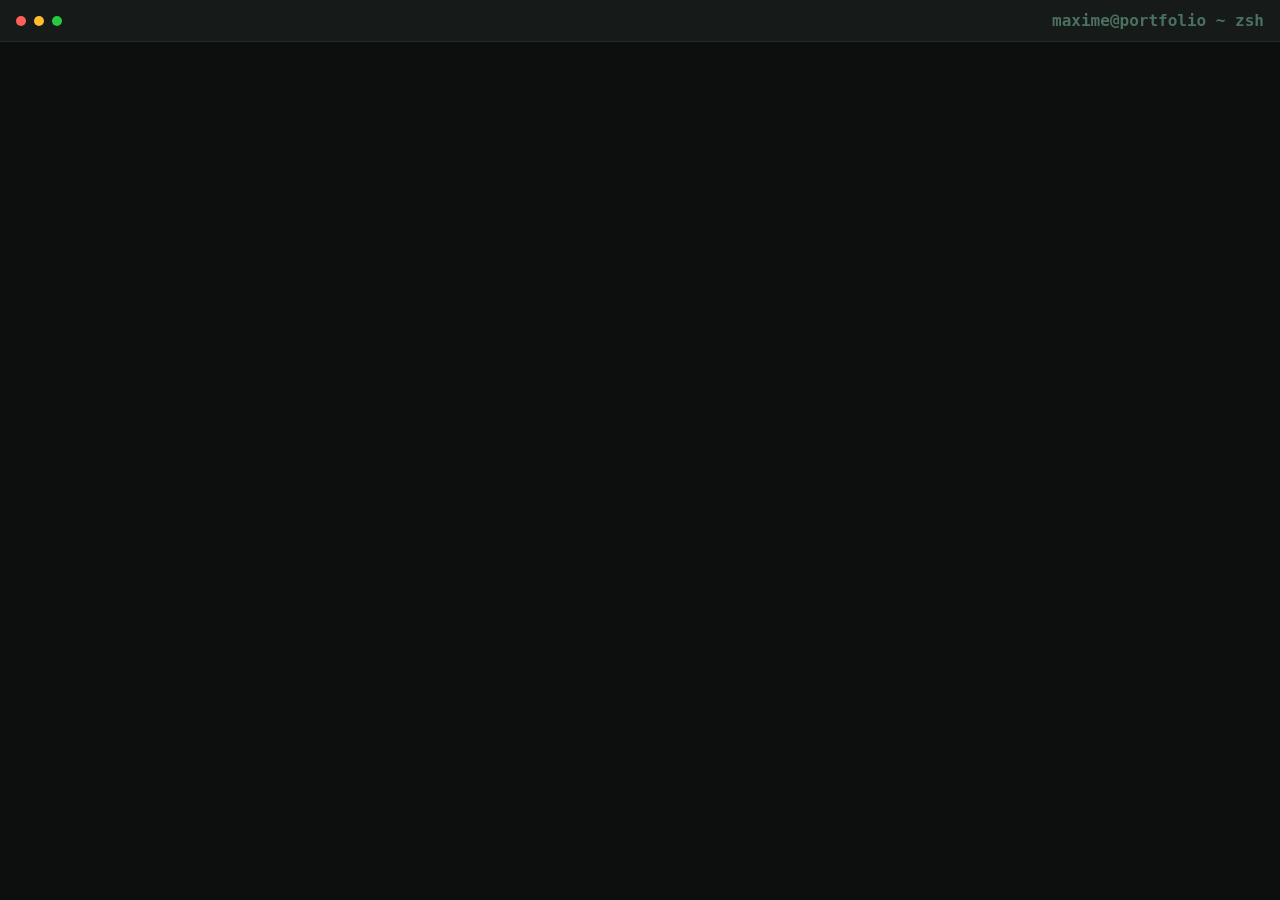
==== portfolio/front-end/index.html @ 0895ef02 "Add header section" ====
<!doctype html>
<html lang="en">
  <head>
    <meta charset="UTF-8" />
    <meta name="viewport" content="width=device-width, initial-scale=1.0" />
    <title>Maxime Lalande - Portfolio</title>
    <link rel="stylesheet" href="./style/style.css" />
  </head>
  <body>
    <header>
      <div class="dots">
        <span class="dot r"></span>
        <span class="dot g"></span>
        <span class="dot b"></span>
      </div>
      <h1>maxime@portfolio ~ zsh</h1>
    </header>
  </body>
  <script src="./script/main.js"></script>
</html>
---- portfolio/front-end/style/style.css ----
* {
  box-sizing: border-box;
  padding: 0;
  margin: 0;
}

body {
  width: 100vw;
  height: 100vh;
  font-family: "JetBrains Mono", monospace;
  color: #c8fae0;
  background-color: #0d0f0e;
}

header {
  display: flex;
  align-items: center;
  justify-content: space-between;
  padding: 0.7rem 1rem;
  background-color: #161a18;
  border-bottom: 1px solid #1e2e26;
}

.dots {
  display: flex;
  align-items: center;
  gap: 0.5rem;
}

.dot {
  width: 10px;
  height: 10px;
  border-radius: 50%;
}

.dot.r {
  background: #ff5f57;
}

.dot.g {
  background-color: #febc2e;
}

.dot.b {
  background-color: #28c840;
}

h1 {
  text-align: center;
  font-size: 1rem;
  color: #4a7060;
}
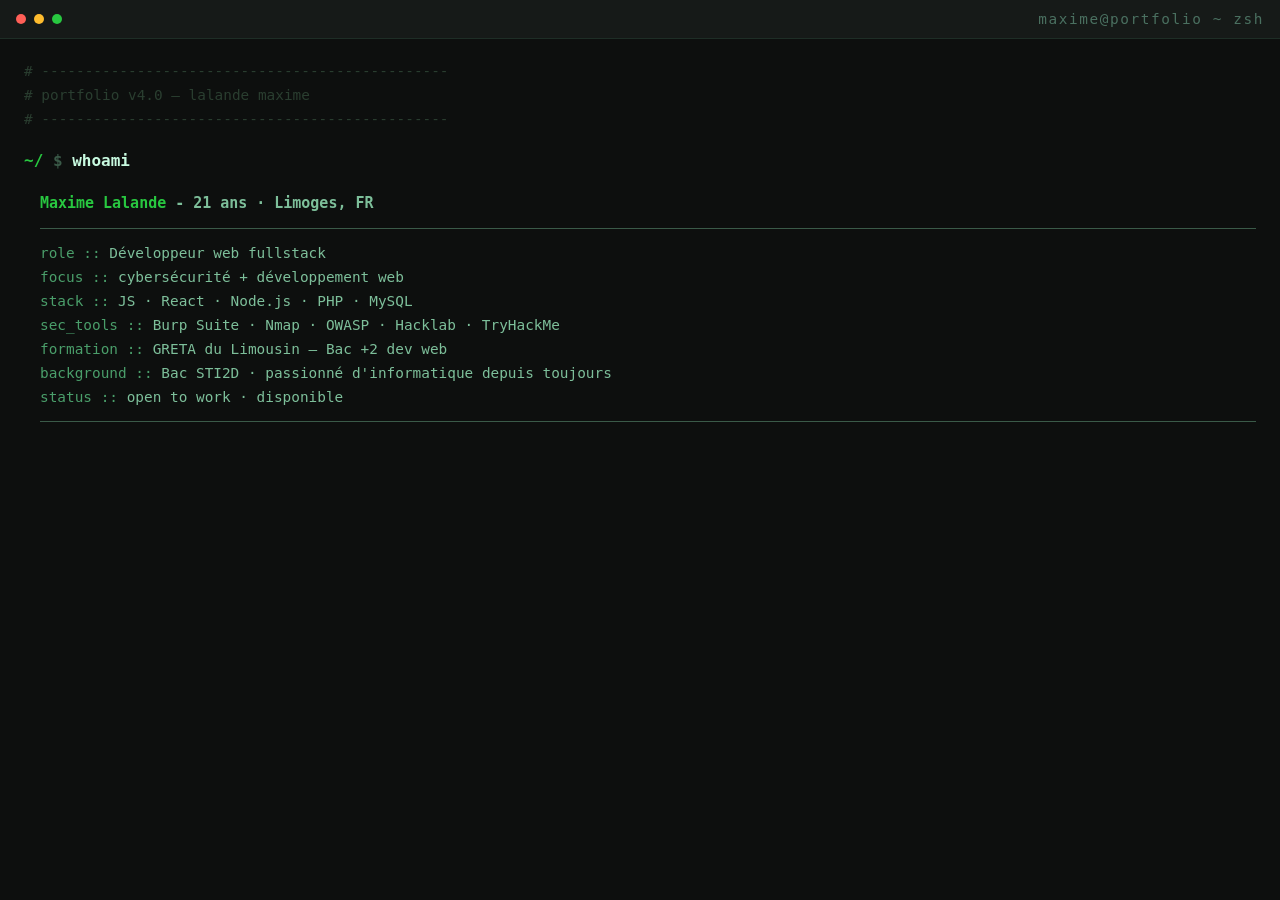
==== commit f28f1bc6: "Add whoami section" ====
--- a/portfolio/front-end/index.html
+++ b/portfolio/front-end/index.html
@@ -15,6 +15,31 @@
       </div>
       <h1>maxime@portfolio ~ zsh</h1>
     </header>
+    <main>
+      <div class="main-container">
+        <div class="comments">
+          <div class="comment">
+            # -----------------------------------------------
+          </div>
+          <div class="comment"># portfolio v4.0 — lalande maxime</div>
+          <div class="comment">
+            # -----------------------------------------------
+          </div>
+        </div>
+
+        <section class="whoami">
+          <h2>
+            <span>~/</span>
+            <span>$</span>
+            <span>whoami</span>
+          </h2>
+          <div class="container-whoami">
+            <h3><span>Maxime Lalande</span> - 21 ans · Limoges, FR</h3>
+            <div id="lists"></div>
+          </div>
+        </section>
+      </div>
+    </main>
   </body>
   <script src="./script/main.js"></script>
 </html>
--- a/portfolio/front-end/style/style.css
+++ b/portfolio/front-end/style/style.css
@@ -8,6 +8,7 @@
   width: 100vw;
   height: 100vh;
   font-family: "JetBrains Mono", monospace;
+  font-size: 0.8rem;
   color: #c8fae0;
   background-color: #0d0f0e;
 }
@@ -47,6 +48,69 @@
 
 h1 {
   text-align: center;
-  font-size: 1rem;
+  font-size: 0.9rem;
+  letter-spacing: 0.1rem;
+  font-weight: 300;
   color: #4a7060;
 }
+
+.main-container {
+  padding: 1.5rem;
+}
+
+.comments {
+  display: flex;
+  flex-direction: column;
+  gap: 0.5rem;
+}
+
+.comment {
+  font-size: 0.9rem;
+  color: #2a3e30;
+}
+
+h2 {
+  font-size: 1rem;
+  margin: 1.5rem 0;
+}
+
+h2 span:nth-child(1) {
+  color: #28c840;
+}
+
+h2 span:nth-child(2) {
+  color: #3a5a48;
+}
+
+h3 {
+  color: #7dbf9a;
+  padding-bottom: 1rem;
+}
+
+h3 span {
+  color: #28c840;
+}
+
+.container-whoami {
+  padding-left: 1rem;
+}
+
+#lists {
+  border-top: 1px solid #3a5a48;
+  border-bottom: 1px solid #3a5a48;
+  padding: 1rem 0;
+}
+
+.list:first-child {
+  margin: 0;
+}
+
+.list {
+  font-size: 0.9rem;
+  color: #7dbf9a;
+  margin-top: 0.5rem;
+}
+
+.list .key {
+  color: #4a9e6a;
+}
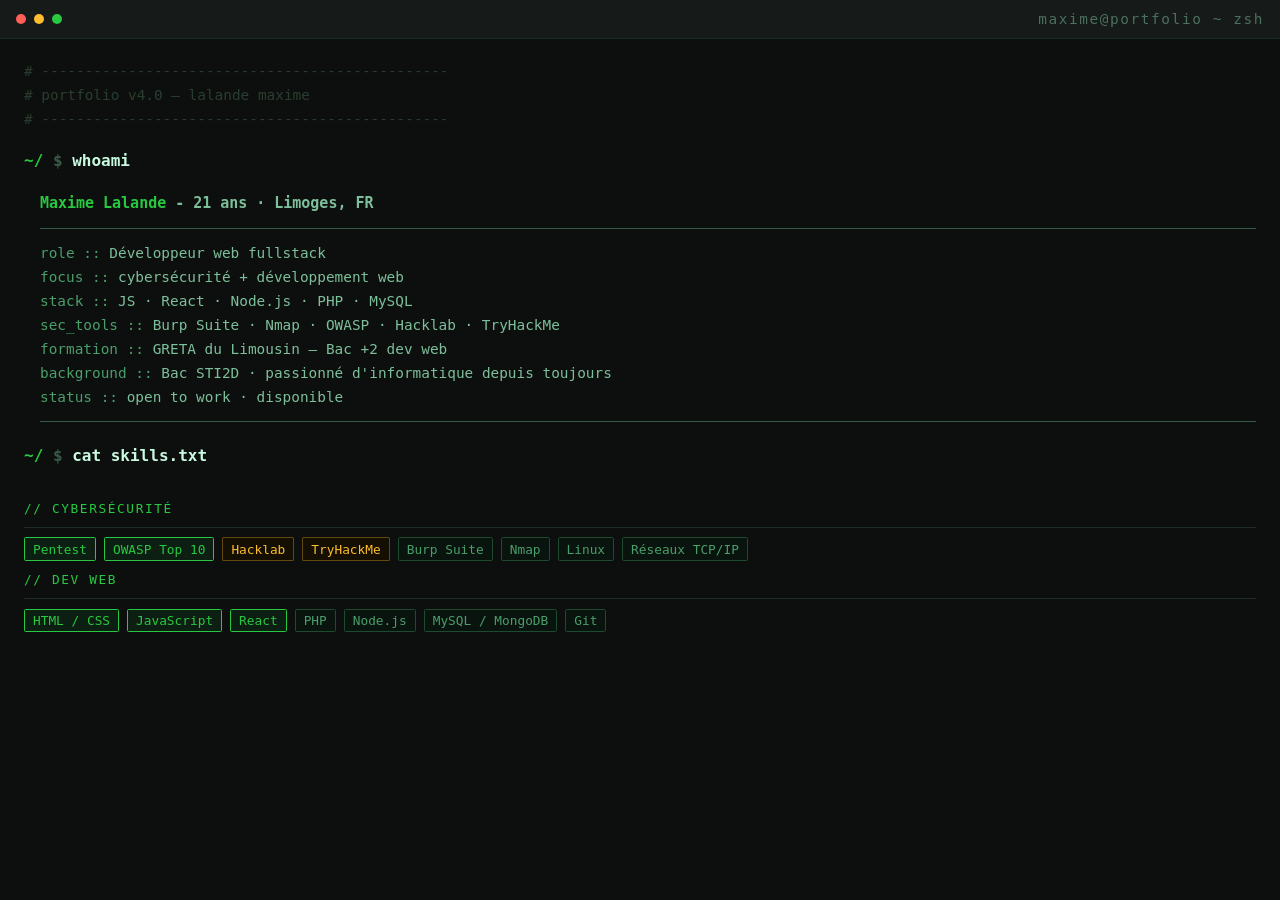
==== commit cc7b2dd5: "Add skills section" ====
--- a/portfolio/front-end/index.html
+++ b/portfolio/front-end/index.html
@@ -38,6 +38,17 @@
             <div id="lists"></div>
           </div>
         </section>
+        <section class="skills">
+          <h2>
+            <span>~/</span>
+            <span>$</span>
+            <span>cat skills.txt</span>
+          </h2>
+          <h3 class="title-skill">// Cybersécurité</h3>
+          <div class="container-cards cybersec"></div>
+          <h3 class="title-skill">// Dev Web</h3>
+          <div class="container-cards devweb"></div>
+        </section>
       </div>
     </main>
   </body>
--- a/portfolio/front-end/style/style.css
+++ b/portfolio/front-end/style/style.css
@@ -114,3 +114,69 @@
 .list .key {
   color: #4a9e6a;
 }
+
+.title-skill {
+  font-size: 0.8rem;
+  font-weight: 200;
+  padding: 0.7rem 0;
+  text-transform: uppercase;
+  color: #28c840;
+  letter-spacing: 0.1rem;
+}
+
+.container-cards {
+  display: flex;
+  gap: 0.5rem;
+  border-top: 1px solid #1e2e26;
+  padding-top: 0.6rem;
+}
+
+.card {
+  color: #4a9e6a;
+  background: #0a140e;
+  border: 1px solid #1e4a30;
+  padding: 0.2rem 0.5rem;
+  border-radius: 0.1rem;
+}
+
+.cybersec .card:nth-child(1) {
+  border: 1px solid;
+  color: #28c840;
+  background-color: #0d1f12;
+}
+
+.cybersec .card:nth-child(2) {
+  border: 1px solid;
+  color: #28c840;
+  background-color: #0d1f12;
+}
+
+.cybersec .card:nth-child(3) {
+  border: 1px solid #febc2e55;
+  color: #febc2e;
+  background-color: #140f00;
+}
+
+.cybersec .card:nth-child(4) {
+  border: 1px solid #febc2e55;
+  color: #febc2e;
+  background-color: #140f00;
+}
+
+.devweb .card:nth-child(1) {
+  border: 1px solid;
+  color: #28c840;
+  background-color: #0d1f12;
+}
+
+.devweb .card:nth-child(2) {
+  border: 1px solid;
+  color: #28c840;
+  background-color: #0d1f12;
+}
+
+.devweb .card:nth-child(3) {
+  border: 1px solid;
+  color: #28c840;
+  background-color: #0d1f12;
+}
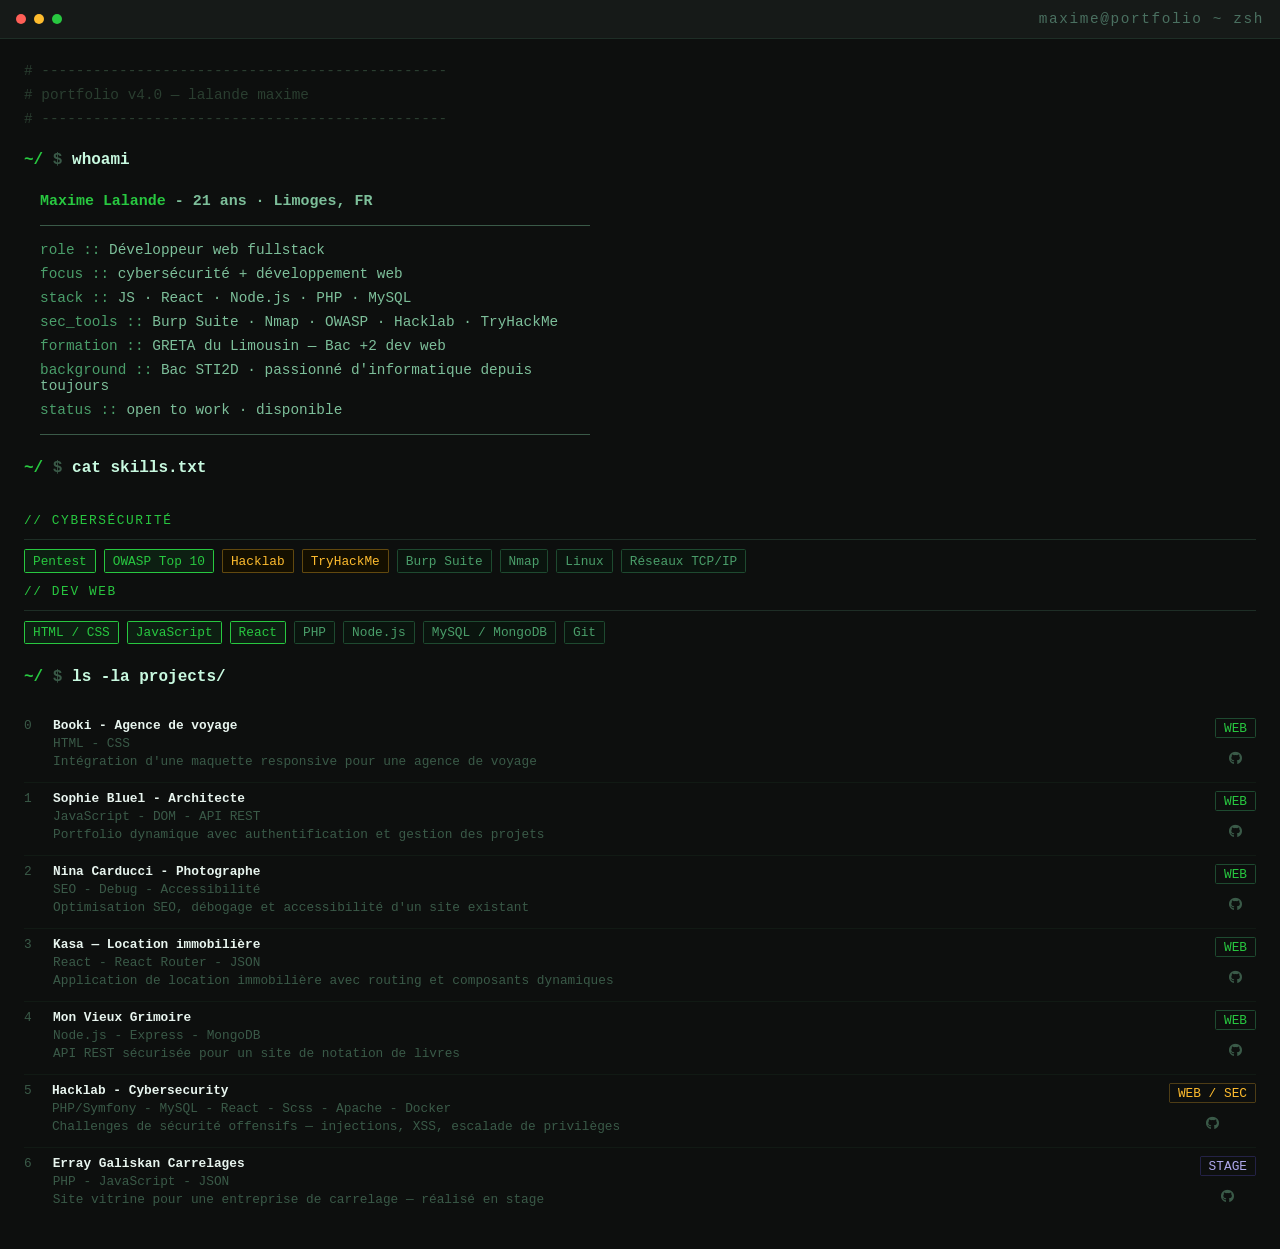
==== commit 606dab7f: "Add projects section" ====
--- a/portfolio/front-end/index.html
+++ b/portfolio/front-end/index.html
@@ -5,6 +5,10 @@
     <meta name="viewport" content="width=device-width, initial-scale=1.0" />
     <title>Maxime Lalande - Portfolio</title>
     <link rel="stylesheet" href="./style/style.css" />
+    <link
+      rel="stylesheet"
+      href="https://cdnjs.cloudflare.com/ajax/libs/font-awesome/6.7.2/css/all.min.css"
+    />
   </head>
   <body>
     <header>
@@ -49,6 +53,14 @@
           <h3 class="title-skill">// Dev Web</h3>
           <div class="container-cards devweb"></div>
         </section>
+        <section class="projects">
+          <h2>
+            <span>~/</span>
+            <span>$</span>
+            <span>ls -la projects/</span>
+          </h2>
+          <div class="container-vignette"></div>
+        </section>
       </div>
     </main>
   </body>
--- a/portfolio/front-end/style/style.css
+++ b/portfolio/front-end/style/style.css
@@ -99,6 +99,7 @@
   border-top: 1px solid #3a5a48;
   border-bottom: 1px solid #3a5a48;
   padding: 1rem 0;
+  max-width: 550px;
 }
 
 .list:first-child {
@@ -180,3 +181,65 @@
   color: #28c840;
   background-color: #0d1f12;
 }
+
+.vignette {
+  display: grid;
+  grid-template-columns: 0.1fr 4fr 0fr;
+  border-bottom: 1px solid #111a14;
+  padding: 0.5rem 0;
+}
+
+.vignette:last-child {
+  border: 0;
+}
+
+.vignette span {
+  color: #3a5a48;
+}
+
+.content {
+  display: flex;
+  flex-direction: column;
+  gap: 0.2rem;
+}
+
+h4 {
+  color: #e8f5ef;
+}
+
+.content div {
+  color: #3a5a48;
+}
+
+.info {
+  display: flex;
+  flex-direction: column;
+  gap: 0.3rem;
+}
+
+.info div {
+  color: #28c840;
+  border: 1px solid #1e4a30;
+  padding: 0.1rem 0.5rem;
+  text-transform: uppercase;
+  border-radius: 0.1rem;
+  text-wrap: nowrap;
+}
+
+.vignette:nth-child(6) .info div {
+  border-color: #febc2e44;
+  color: #febc2e;
+}
+
+.vignette:last-child .info div {
+  border-color: #534ab755;
+  color: #afa9ec;
+}
+
+.info button {
+  border: 0;
+  padding: 0.5rem;
+  color: #3a5a48;
+  background-color: transparent;
+  cursor: pointer;
+}
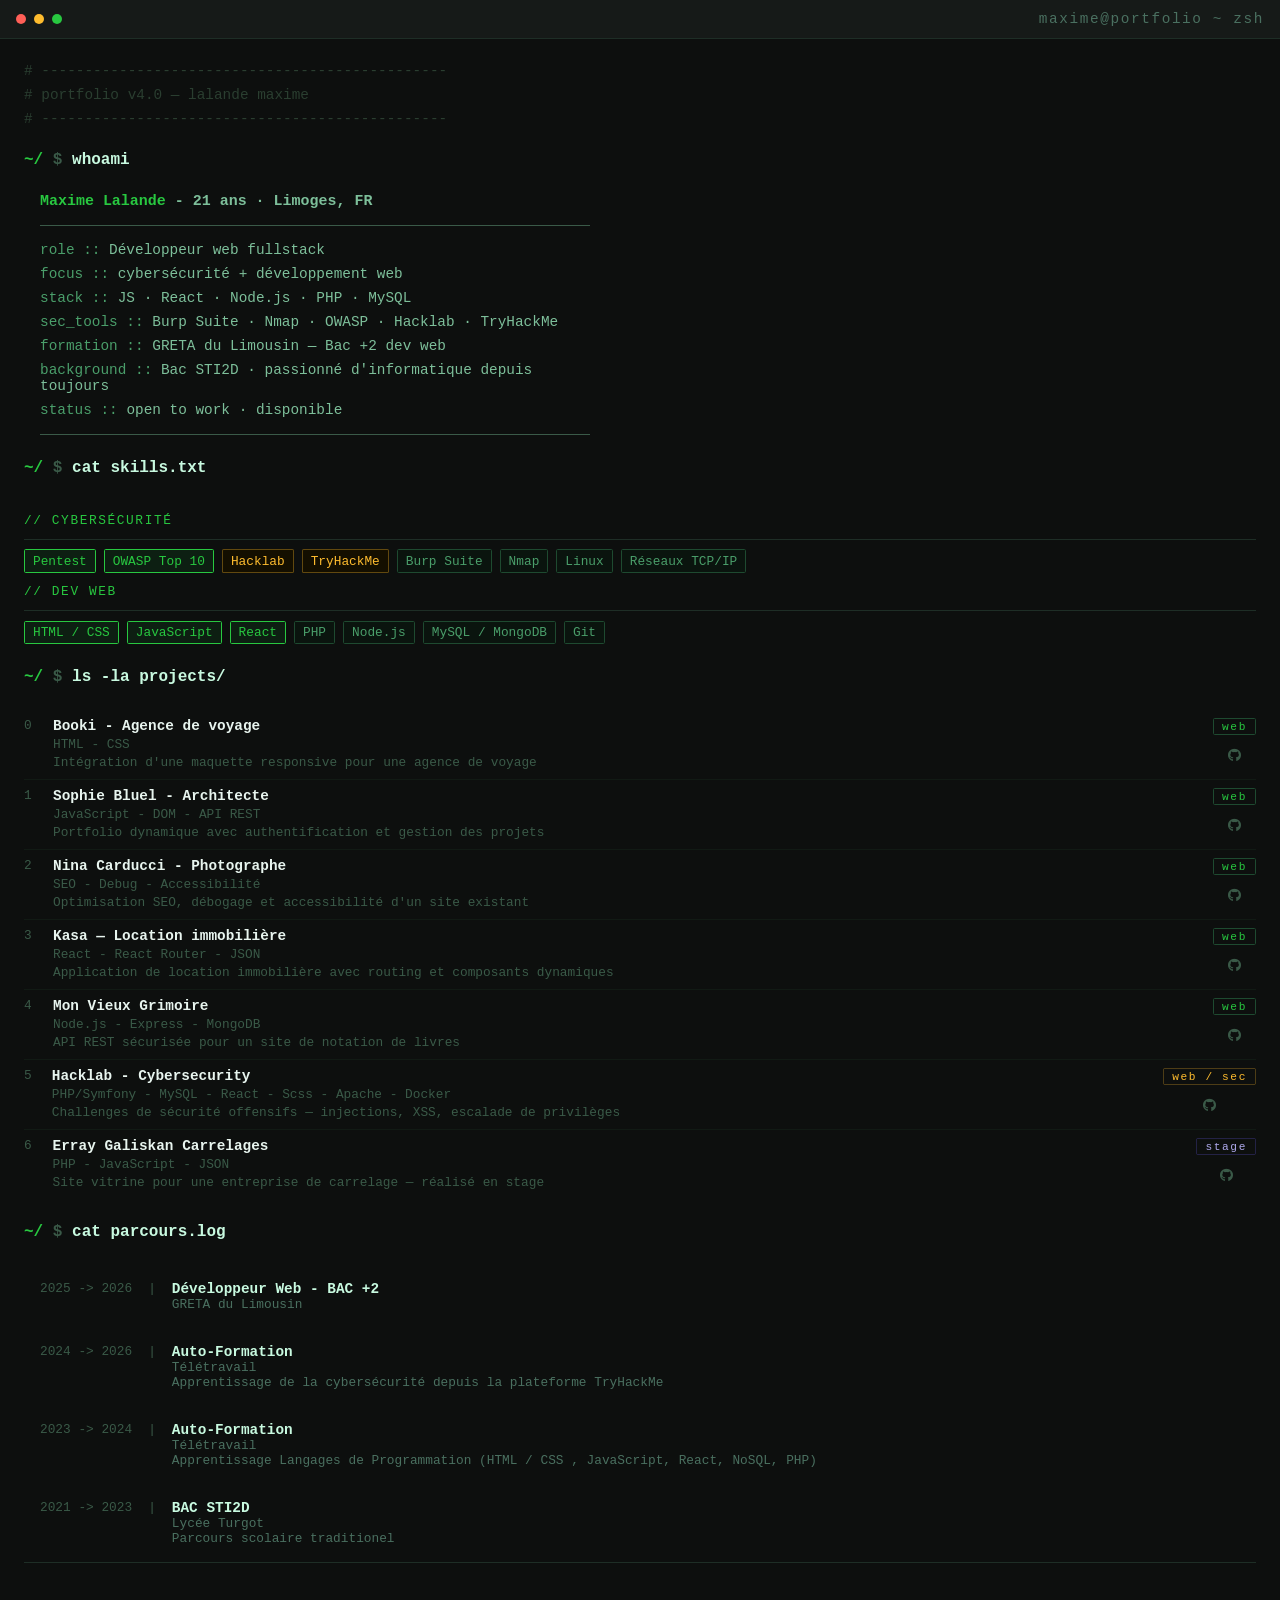
==== commit d3d3f97c: "Add parcours section" ====
--- a/portfolio/front-end/index.html
+++ b/portfolio/front-end/index.html
@@ -61,6 +61,14 @@
           </h2>
           <div class="container-vignette"></div>
         </section>
+        <section class="parcours">
+          <h2>
+            <span>~/</span>
+            <span>$</span>
+            <span>cat parcours.log</span>
+          </h2>
+          <div class="container-parcours"></div>
+        </section>
       </div>
     </main>
   </body>
--- a/portfolio/front-end/style/style.css
+++ b/portfolio/front-end/style/style.css
@@ -204,6 +204,7 @@
 }
 
 h4 {
+  font-size: 0.9rem;
   color: #e8f5ef;
 }
 
@@ -218,10 +219,11 @@
 }
 
 .info div {
+  font-size: 0.7rem;
+  letter-spacing: 0.1rem;
   color: #28c840;
   border: 1px solid #1e4a30;
   padding: 0.1rem 0.5rem;
-  text-transform: uppercase;
   border-radius: 0.1rem;
   text-wrap: nowrap;
 }
@@ -243,3 +245,21 @@
   background-color: transparent;
   cursor: pointer;
 }
+
+.container-parcours {
+  border-bottom: 1px solid #1e2e26;
+}
+.parcour {
+  display: flex;
+  gap: 1rem;
+  padding: 1rem;
+  color: #3a5a48;
+}
+
+.parcour h4 {
+  color: #c8fae0;
+}
+
+.parcour .desc {
+  color: #4a7060;
+}
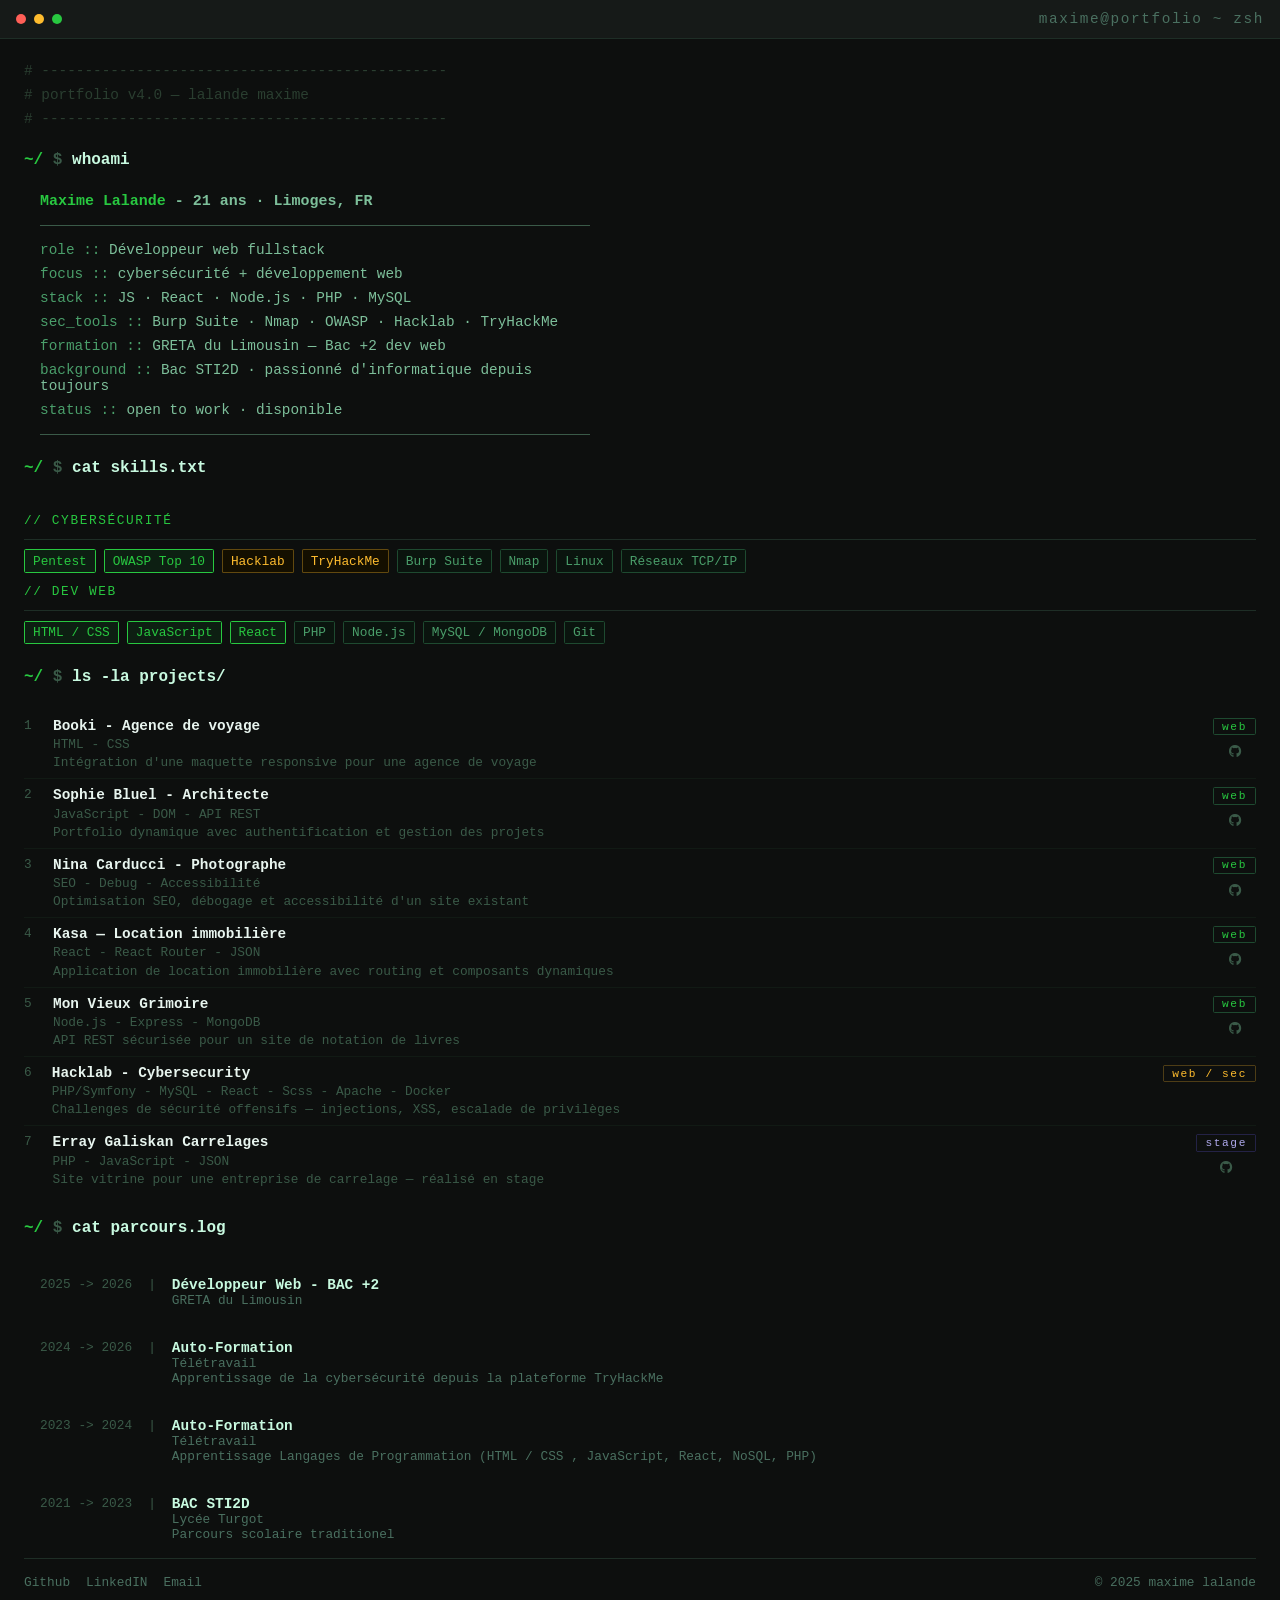
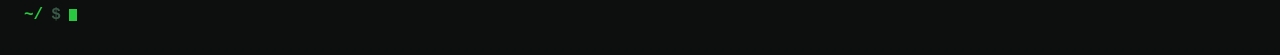
==== commit 3592fb4e: "Adjustement of css" ====
--- a/portfolio/front-end/index.html
+++ b/portfolio/front-end/index.html
@@ -19,8 +19,9 @@
       </div>
       <h1>maxime@portfolio ~ zsh</h1>
     </header>
-    <main>
-      <div class="main-container">
+
+    <div class="main-container">
+      <main>
         <div class="comments">
           <div class="comment">
             # -----------------------------------------------
@@ -69,8 +70,19 @@
           </h2>
           <div class="container-parcours"></div>
         </section>
-      </div>
-    </main>
+      </main>
+      <footer>
+        <div class="social-links"></div>
+        <p>© 2025 maxime lalande</p>
+      </footer>
+      <section class="waitingforcmd">
+        <h2>
+          <span>~/</span>
+          <span>$</span>
+          <span class="cursor"></span>
+        </h2>
+      </section>
+    </div>
   </body>
   <script src="./script/main.js"></script>
 </html>
--- a/portfolio/front-end/style/style.css
+++ b/portfolio/front-end/style/style.css
@@ -5,8 +5,8 @@
 }
 
 body {
-  width: 100vw;
-  height: 100vh;
+  max-width: 100vw;
+  min-height: 100vh;
   font-family: "JetBrains Mono", monospace;
   font-size: 0.8rem;
   color: #c8fae0;
@@ -215,7 +215,8 @@
 .info {
   display: flex;
   flex-direction: column;
-  gap: 0.3rem;
+  align-items: center;
+  gap: 0.6rem;
 }
 
 .info div {
@@ -238,11 +239,8 @@
   color: #afa9ec;
 }
 
-.info button {
-  border: 0;
-  padding: 0.5rem;
-  color: #3a5a48;
-  background-color: transparent;
+.info a {
+  color: #3a5a48;
   cursor: pointer;
 }
 
@@ -263,3 +261,50 @@
 .parcour .desc {
   color: #4a7060;
 }
+
+footer {
+  display: flex;
+  justify-content: space-between;
+  align-items: center;
+  padding: 1rem 0;
+  color: #4a7060;
+}
+
+.social-links {
+  display: flex;
+  gap: 1rem;
+}
+
+.social-links a {
+  text-decoration: none;
+  color: #4a7060;
+}
+
+.social-links a:hover {
+  color: #28c840;
+}
+
+.waitingforcmd h2 {
+  display: flex;
+  align-items: center;
+  gap: 0.5rem;
+  margin: 0;
+}
+
+.cursor {
+  display: inline-block;
+  height: 12px;
+  width: 8px;
+  background-color: #28c840;
+  animation: blink 1s step-end infinite;
+}
+
+@keyframes blink {
+  0%,
+  100% {
+    opacity: 1;
+  }
+  50% {
+    opacity: 0;
+  }
+}
